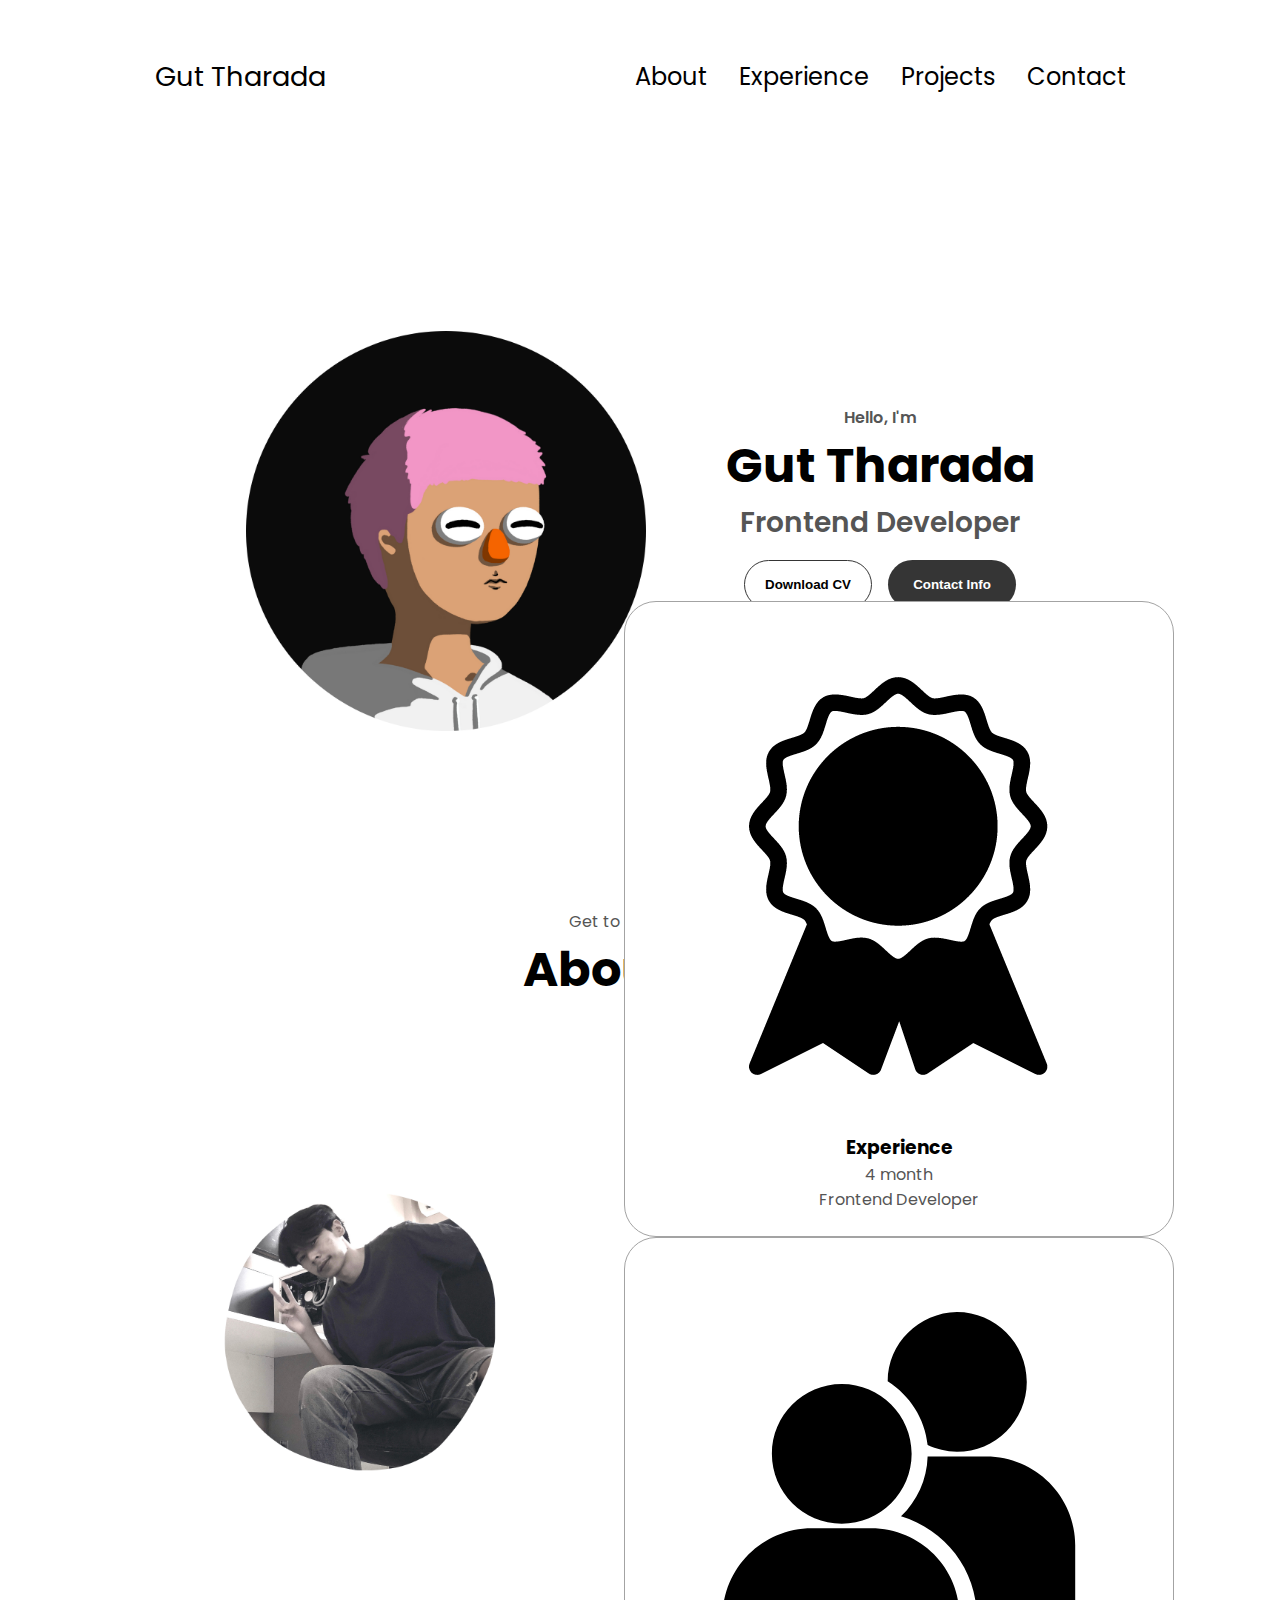
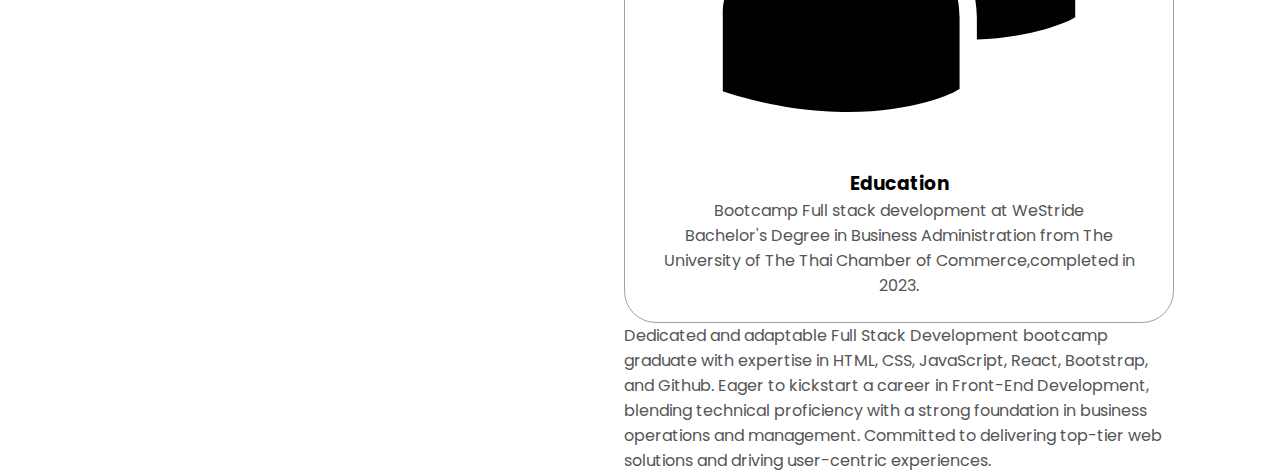
==== main/index.html @ 34bca823 "update" ====
<!DOCTYPE html>
<html lang="en">
  <head>
    <meta charset="UTF-8" />
    <meta name="viewport" content="width=device-width, initial-scale=1.0" />
    <title>______________________________</title>
    <!--css link-->
    <link rel="stylesheet" href="style.css" />
  </head>
  <body>
    <!--navbar Start-->
    <nav id="desktop-nav">
      <div class="logo">Gut Tharada</div>
      <div>
        <ul class="nav-links">
          <li><a href="#about">About</a></li>
          <li><a href="#experience">Experience</a></li>
          <li><a href="#projects">Projects</a></li>
          <li><a href="#contact">Contact</a></li>
        </ul>
      </div>
    </nav>
    <!--navbar End-->
    <!--HamburgerNav Start-->
    <nav id="hamburger-nav">
      <div class="logo">Gut Tharada</div>
      <div class="hamburger-menu">
        <div class="hamburger-icon" onclick="toggleMenu()">
          <span></span>
          <span></span>
          <span></span>
        </div>
        <div class="menu-links">
          <li><a href="#about" onclick="toggleMenu()">About</a></li>
          <li><a href="#experience" onclick="toggleMenu()">Experience</a></li>
          <li><a href="#projects" onclick="toggleMenu()">Projects</a></li>
          <li><a href="#contact" onclick="toggleMenu()">Contact</a></li>
        </div>
      </div>
    </nav>
    <!--HamburgerNav End-->
    <!--Section Start-->
    <section id="profile">
        <div class="section__pic-container">
            <img src="/img/icon_profile.png" alt="profile">
        </div>
        <div class="section__text">
            <p class="section__text__p1">Hello, I'm</p>
            <h1 class="title">Gut Tharada</h1>
            <p class="section__text__p2">Frontend Developer</p>
            <div class="btn-container">
                <button class="btn btn-color-2" onclick="window.open('/img/CV-THARADA-TIENKEUR.pdf')">Download CV</button>
                <button class="btn btn-color-1" onclick="location.href='./#contact'">Contact Info</button>
            </div>
            <div id="socials-container">
                <img src="/img/github_icon.png" alt="github_icon" class="icon"  onclick="window.open('https://github.com/guttharada')">
            </div>
        </div>
        </div>
    </section>
    <!--Section End-->
    <!--AboutSection Start-->
    <section id="about">
        <p class="section__text__p1">Get to Know More</p>
        <h1 class="title">About Me</h1>
        <div class="section-container">
            <div class="section__pic-container">
                <img src="/img/profle_main.png" alt="profle_main" class="about-pic"> 
            </div>
            <div class="about-details-container">
                <div class="about-containers">
                    <div class="details-container">
                        <img src="/img/experience_icon.png" alt="experience_icon">
                        <h3>Experience</h3>
                        <p>4 month <br>Frontend Developer</p>
                    </div>
                    <div class="details-container">
                        <img src="/img/education_icon.png" alt="experience_icon">
                        <h3>Education</h3>
                        <p>Bootcamp Full stack development at WeStride</p>
                        <p>Bachelor's Degree in Business Administration from The University of The Thai Chamber of Commerce,completed in 2023.</p>
                    </div>
                </div>
                <div class="text-container">
                    <p>Dedicated and adaptable Full Stack Development bootcamp graduate with expertise in HTML, CSS,
                        JavaScript, React, Bootstrap, and Github. Eager to kickstart a career in Front-End Development, blending
                        technical proficiency with a strong foundation in business operations and management. Committed to
                        delivering top-tier web solutions and driving user-centric experiences.
                    </p>
                </div>
            </div>
        </div>
        <img src="" alt="">
    </section>








    <!--AboutSection Start-->












    <!--Js link-->
    <script src="app.js"></script>
  </body>
</html>
---- main/style.css ----
/* */
@import url("https://fonts.googleapis.com/css2?family=Poppins:wght@300;400;500;600&display=swap");
* {
  margin: 0;
  padding: 0;
}
/* 
  @media (min-width: 544px)  {}
  @media (min-width: 768px)  {}
  @media (min-width: 992px)  {}
  @media (min-width: 1200px) {}
  @media (min-width: 1400px) {}
  @media (min-width: 1600px) {} 
*/

body {
  font-family: "Poppins", sans-serif;
}
html {
  scroll-behavior: smooth;
}
p {
  color: rgb(85, 85, 85);
}

/* Transition */
a,
.btn {
  transition: all 300ms ease;
}
/* Navbar End*/
nav,
.nav-links {
  display: flex;
}
.logo {
  font-size: 1.7rem;
}
.logo:hover {
  cursor: default;
}
nav {
  justify-content: space-around;
  align-items: center;
  height: 17vh;
}
.nav-links {
  gap: 2rem;
  list-style: none;
  font-size: 1.5rem;
}
a {
  color: black;
  text-decoration: none;
  text-decoration-color: white;
}
a:hover {
  color: gray;
  text-decoration: underline;
  text-underline-offset: 1rem;
  text-decoration-color: rgb(181, 181, 181);
}
/* Navbar End*/

/* Hamburger_Nav Start*/
#hamburger-nav {
  display: none;
}
.hamburger-menu {
  position: relative;
  display: inline-block;
}
.hamburger-icon {
  display: flex;
  flex-direction: column;
  justify-content: space-between;
  height: 24px;
  width: 30px;
  cursor: pointer;
}
.hamburger-icon span {
  width: 100%;
  height: 2px;
  background-color: black;
  transition: all 0.3 ease-in-out;
}
.menu-links {
  position: absolute;
  top: 100%;
  right: 0;
  background-color: white;
  width: fit-content;
  max-height: 0;
  overflow: hidden;
  transition: all 0.3 ease-in-out;
}
@media screen and (max-width: 1200px) {
  #desktop-nav {
    display: none;
  }
  #hamburger-nav {
    display: flex;
  }
}
.menu-links a {
  display: block;
  padding: 10px;
  text-align: center;
  font-size: 1.5rem;
  color: black;
  text-decoration: none;
  transition: all 0.3 ease-in-out;
}
.menu-links li {
  list-style: none;
}
.menu-links.open {
  max-height: 300px;
}
.hamburger-icon.open span:first-child {
  transform: rotate(45deg) translate(10px, 5px);
}
.hamburger-icon.open span:nth-child(2) {
  opacity: 0;
}
.hamburger-icon.open span:last-child {
  transform: rotate(-45deg) translate(10px, -5px);
}
.hamburger-icon span:first-child {
  transform: none;
}
.hamburger-icon span:first-child {
  opacity: 1;
}
.hamburger-icon span:first-child {
  transform: none;
}
/* Hamburger_Nav End*/
/* Section Start */
section {
  padding-top: 4vh;
  height: 96vh;
  margin: 0 10rem;
  box-sizing: border-box;
  min-height: fit-content;
}
.section-container {
  display: flex;
}
#profile {
  display: flex;
  justify-content: center;
  gap: 5rem;
  height: 80vh;
}
.section__pic-container {
  display: flex;
  height: 400px;
  width: 400px;
  margin: auto 0;
}
.section__text {
  align-self: center;
  text-align: center;
}
.section__text p {
  font-weight: 600;
}
.section__text__p1 {
  text-align: center;
}
.section__text__p2 {
  font-size: 1.75rem;
  margin-bottom: 1rem;
}
.title {
  font-size: 3rem;
  text-align: center;
}
#socials-container {
  display: flex;
  justify-content: center;
  margin-top: 1rem;
  gap: 1rem;
}
.icon {
  cursor: pointer;
  height: 2rem;
}
.btn-container {
  display: flex;
  justify-content: center;
  gap: 1rem;
}
.btn {
  font-weight: 600;
  transition: all 300ms ease;
  padding: 1rem;
  width: 8rem;
  border-radius: 2rem;
}
.btn-color-1,
.btn-color-2 {
  border: rgb(53, 53, 53) 0.1rem solid;
}
.btn-color-1 {
  background-color: rgb(53, 53, 53);
}
.btn-color-1:hover,
.btn-color-2:hover {
  cursor: pointer;
}
.btn-color-1,
.btn-color-2:hover {
  border: rgb(53, 53, 53);
  color: white;
}
.btn-color-1:hover {
  background: rgb(0, 0, 0);
}
.btn-color-2 {
  background: none;
}
.btn-color-2:hover {
  border: rgb(255, 255, 255) 0.1rem solid;
  background-color: rgb(53, 53, 53);
}
.btn-container {
  gap: 1rem;
}
/* Section End */
/* About Start */
#about {
  position: relative;
}
.about-container,
.about-details-container {
  display: flex;
}
.about-container {
  gap: 2rem;
  margin-bottom: 2rem;
  margin-top: 2rem;
}
.about-details-container {
  justify-content: center;
  flex-direction: column;
}
.about-pic{
  border-radius: 2rem;
}
.details-container {
  padding: 1.5rem;
  flex: 1;
  background: white;
  border-radius: 2rem;
  border: rgb(53, 53, 53) 0.1rem solid;
  border-color: rgb(163, 163, 163);
  text-align: center;
}

.section-container {
  gap: 4rem;
  height: 80%;
}

.section__pic-container {
  height: 400px;
  width: 400px;
  margin: auto 0;
}
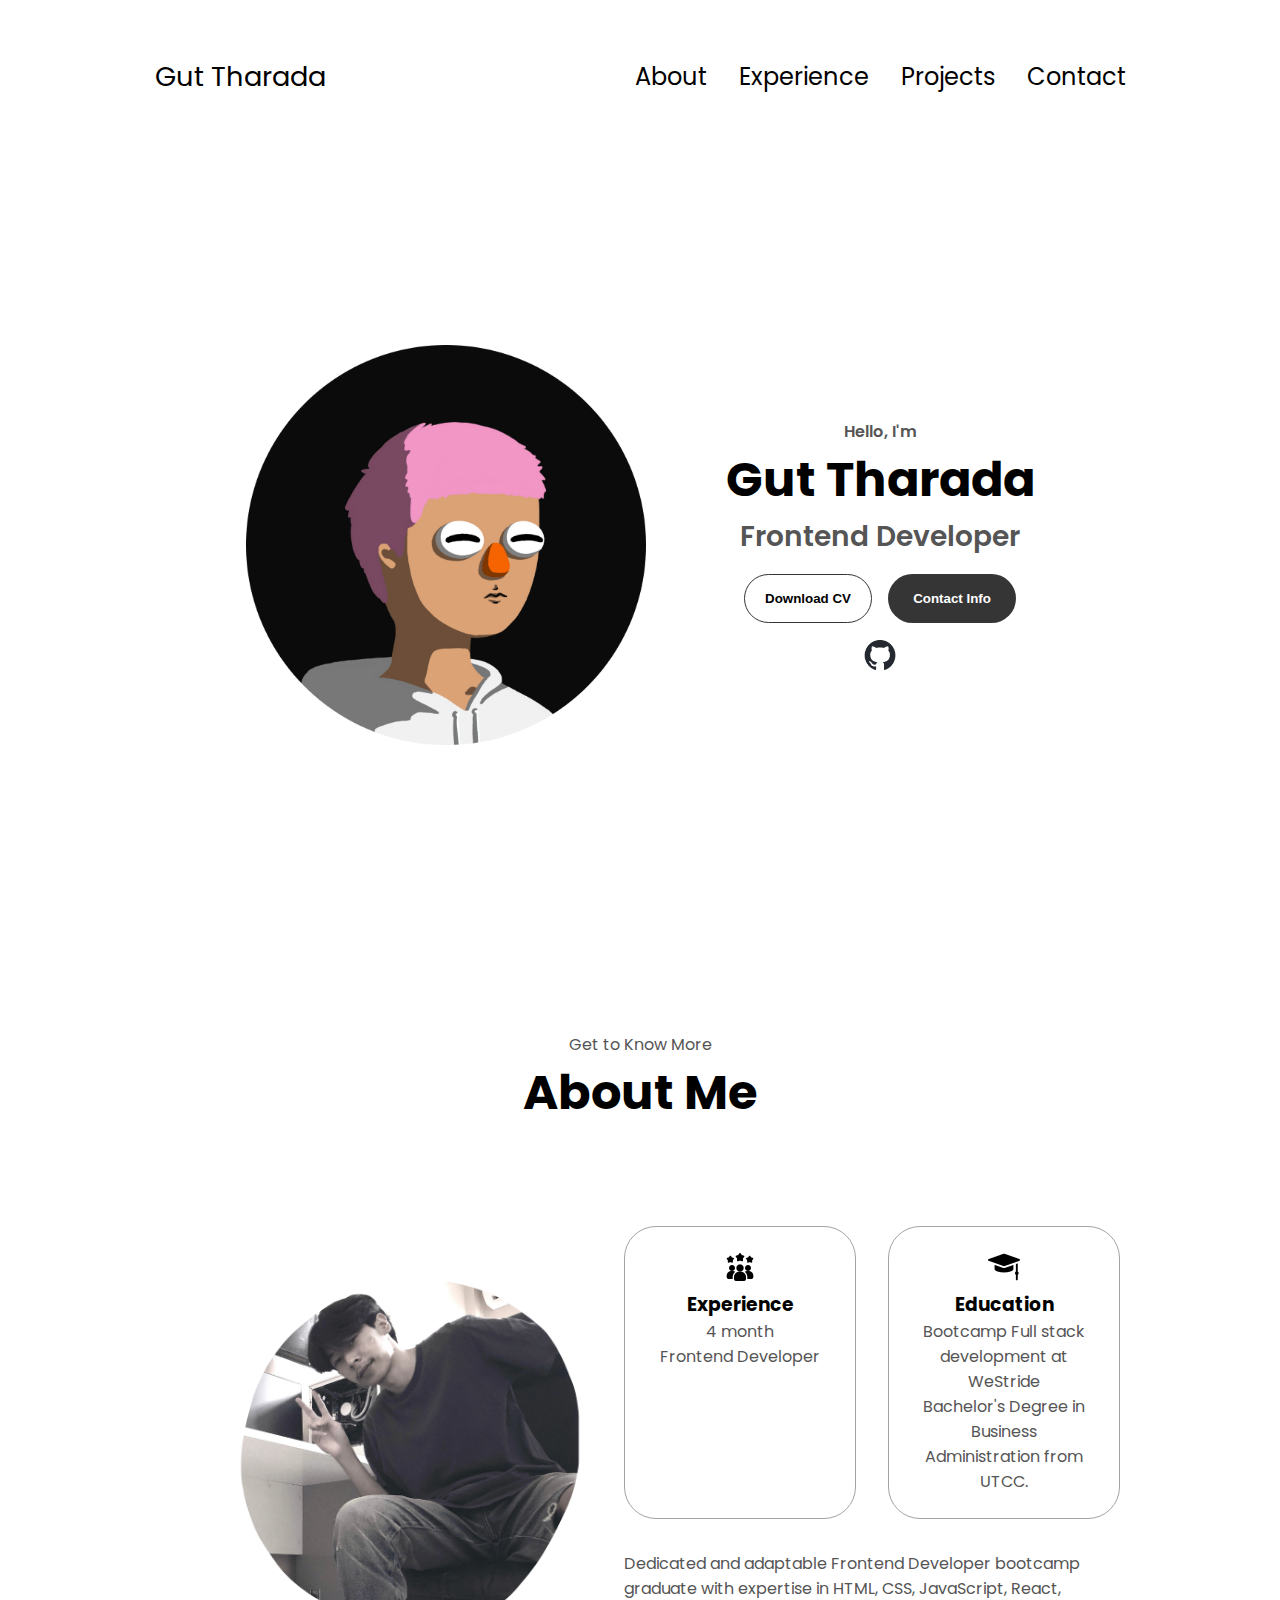
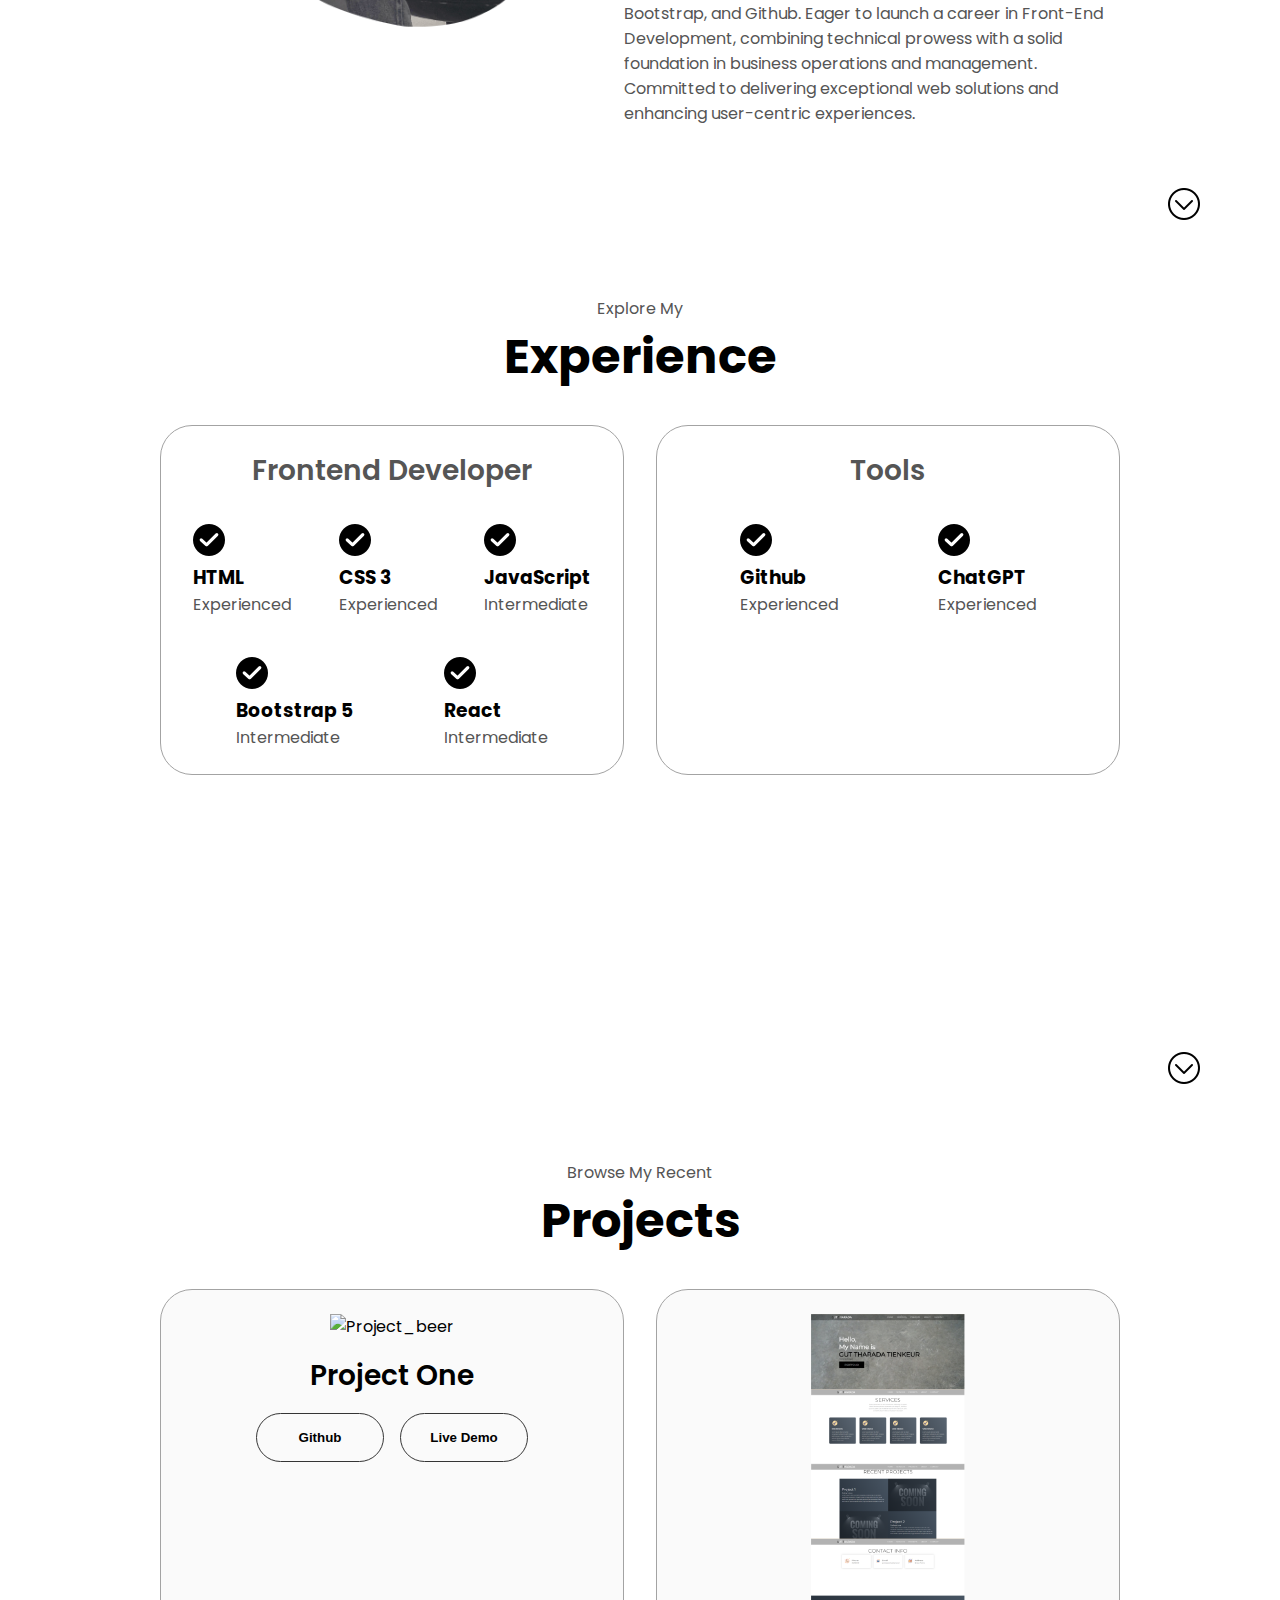
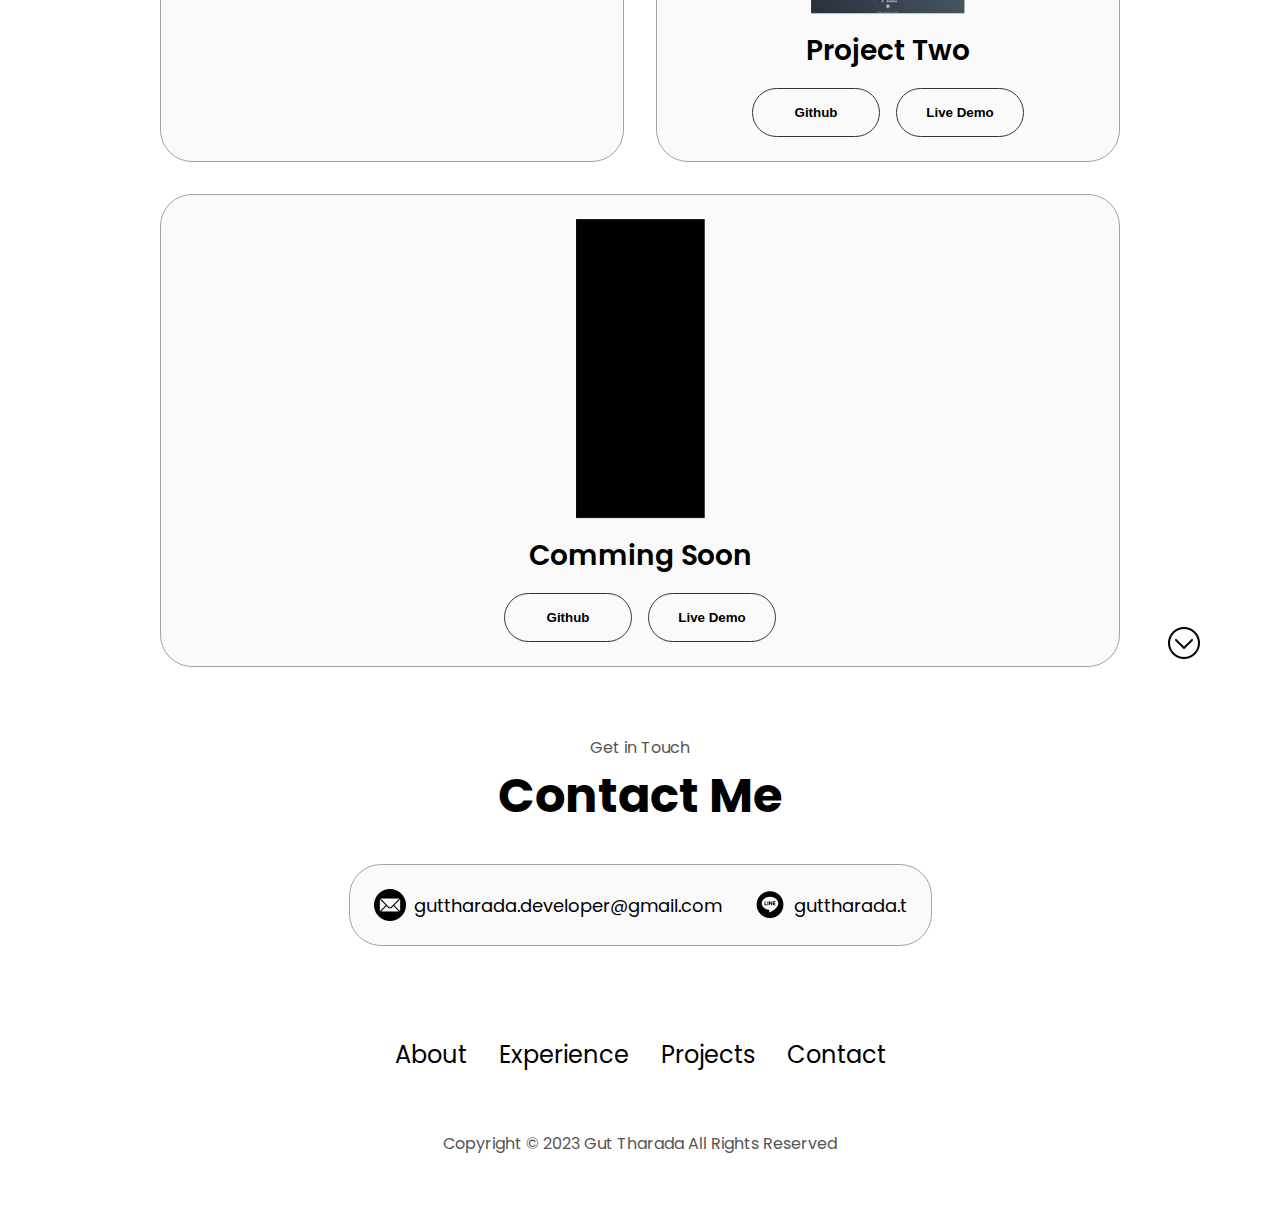
==== commit 101f8756: "update" ====
--- a/main/index.html
+++ b/main/index.html
@@ -64,55 +64,174 @@
         <p class="section__text__p1">Get to Know More</p>
         <h1 class="title">About Me</h1>
         <div class="section-container">
-            <div class="section__pic-container">
+            <div class="section__pic-container-about">
                 <img src="/img/profle_main.png" alt="profle_main" class="about-pic"> 
             </div>
             <div class="about-details-container">
                 <div class="about-containers">
                     <div class="details-container">
-                        <img src="/img/experience_icon.png" alt="experience_icon">
+                        <img src="/img/experience.png" alt="experience_icon">
                         <h3>Experience</h3>
                         <p>4 month <br>Frontend Developer</p>
                     </div>
                     <div class="details-container">
-                        <img src="/img/education_icon.png" alt="experience_icon">
+                        <img src="/img/education.png" alt="education_icon">
                         <h3>Education</h3>
                         <p>Bootcamp Full stack development at WeStride</p>
-                        <p>Bachelor's Degree in Business Administration from The University of The Thai Chamber of Commerce,completed in 2023.</p>
+                        <p>Bachelor's Degree in Business Administration from UTCC.</p>
                     </div>
                 </div>
                 <div class="text-container">
-                    <p>Dedicated and adaptable Full Stack Development bootcamp graduate with expertise in HTML, CSS,
-                        JavaScript, React, Bootstrap, and Github. Eager to kickstart a career in Front-End Development, blending
-                        technical proficiency with a strong foundation in business operations and management. Committed to
-                        delivering top-tier web solutions and driving user-centric experiences.
+                    <p>Dedicated and adaptable Frontend Developer bootcamp graduate with expertise in HTML, CSS, JavaScript, React, Bootstrap, and Github. Eager to launch a career in Front-End Development, combining technical prowess with a solid foundation in business operations and management. Committed to delivering exceptional web solutions and enhancing user-centric experiences.
                     </p>
                 </div>
             </div>
         </div>
-        <img src="" alt="">
-    </section>
-
-
-
-
-
-
-
-
+        <img src="/img/down-arrow_icon.png" alt="down-arrow_icon" class="arrow" onclick="location.href='#experience'">
+    </section>
     <!--AboutSection Start-->
-
-
-
-
-
-
-
-
-
-
-
-
+    <!--ExperienceSection Start-->
+    <section id="experience">
+      <p class="section__text__p1">Explore My</p>
+      <h1 class="title">Experience</h1>
+      <div class="experience-details-container">
+        <div class="about-containers">
+          <div class="details-container">
+            <h2 class="experience-sub-title">Frontend Developer</h2>
+            <div class="article-container">
+              <article>
+                <img src="/img/checked_icon.png" alt="checked_icon">
+                <div>
+                  <h3>HTML</h3>
+                  <p>Experienced</p>
+                </div>
+              </article>
+              <article>
+                <img src="/img/checked_icon.png" alt="checked_icon">
+                <div>
+                  <h3>CSS 3</h3>
+                  <p>Experienced</p>
+                </div>
+              </article>
+              <article>
+                <img src="/img/checked_icon.png" alt="checked_icon">
+                <div>
+                  <h3>JavaScript</h3>
+                  <p>Intermediate</p>
+                </div>
+              </article>
+              <article>
+                <img src="/img/checked_icon.png" alt="checked_icon">
+                <div>
+                  <h3>Bootstrap 5</h3>
+                  <p>Intermediate</p>
+                </div>
+              </article>
+              <article>
+                <img src="/img/checked_icon.png" alt="checked_icon">
+                <div>
+                  <h3>React</h3>
+                  <p>Intermediate</p>
+                </div>
+              </article>
+            </div>
+          </div>
+          <div class="details-container">
+            <h2 class="experience-sub-title">Tools</h2>
+            <div class="article-container">
+              <article>
+                <img src="/img/checked_icon.png" alt="checked_icon">
+                <div>
+                  <h3>Github</h3>
+                  <p>Experienced</p>
+                </div>
+              </article>
+              <article>
+                <img src="/img/checked_icon.png" alt="checked_icon">
+                <div>
+                  <h3>ChatGPT</h3>
+                  <p>Experienced</p>
+                </div>
+              </article>
+            </div>
+          </div>
+        </div>
+      </div>
+      <img src="/img/down-arrow_icon.png" alt="down-arrow_icon" class="arrow" onclick="location.href='#projects'">
+    </section>
+    <!--ExperienceSection End-->
+    <!--ProjectsSection Start-->
+    <section id="projects">
+      <p class="section__text__p1">Browse My Recent</p>
+      <h1 class="title">Projects</h1>
+      <div class="experience-details-container">
+        <div class="about-containers">
+        <div class="details-container color-container">
+          <div class="article-container">
+            <img src="/img/project_beer.png" alt="Project_beer" class="Project-img">
+          </div>
+          <h2 class="experience-sub-title project-title">Project One</h2>
+          <div class="btn-container">
+            <button class="btn btn-color-2 Project-btn" onclick="window.open('https://github.com/guttharada/Bootstrap-Landing-Page')">Github</button>
+            <button class="btn btn-color-2 Project-btn" onclick="window.open('https://mhnkcraftbeer-bootstrap-landing-page.onrender.com/')">Live Demo</button>
+          </div>
+        </div>
+        <div class="details-container color-container">
+          <div class="article-container">
+            <img src="/img/project_webProfile.png" alt="website_profile" class="Project-img">
+          </div>
+          <h2 class="experience-sub-title project-title">Project Two</h2>
+          <div class="btn-container">
+            <button class="btn btn-color-2 Project-btn" onclick="window.open('https://github.com/guttharada/MywebsiteProfile')">Github</button>
+            <button class="btn btn-color-2 Project-btn" onclick="window.open('https://my-web-profile.onrender.com/')">Live Demo</button>
+          </div>
+        </div>
+        <div class="details-container color-container">
+          <div class="article-container">
+            <img src="/img/soon.jpg" alt="Project_beer" class="Project-img">
+          </div>
+          <h2 class="experience-sub-title project-title">Comming Soon</h2>
+          <div class="btn-container">
+            <button class="btn btn-color-2 Project-btn" onclick="window.open('https://github.com/guttharada')">Github</button>
+            <button class="btn btn-color-2 Project-btn" onclick="window.open('https://github.com/guttharada')">Live Demo</button>
+          </div>
+        </div>
+        </div>
+      </div>
+       <img src="/img/down-arrow_icon.png" alt="down-arrow_icon" class="arrow" onclick="location.href='#contact'">
+    </section>
+    <!--ProjectsSection End-->
+    <!--ContactSection Start-->
+    <section id="contact">
+      <p class="section__text__p1">Get in Touch</p>
+      <h1 class="title">Contact Me</h1>
+      <div class="contact-info-upper-container">
+        <div class="contact-info-container">
+          <img src="/img/email_icon.png" alt="email_icon" class="icon contact-icon ">
+          <p><a>guttharada.developer@gmail.com</a></p>
+        </div>
+        <div class="contact-info-container">
+          <img src="/img/line_icon.png" alt="email_icon" class="icon contact-icon">
+          <p><a>guttharada.t</a></p>
+        </div>
+      </div>
+    </section>
+    <!--ContactSection End-->
+    <!--Footer Start-->
+    <footer>
+      <nav>
+        <div class="nav-links-container">
+            <ul class="nav-links">
+          <li><a href="#about">About</a></li>
+          <li><a href="#experience">Experience</a></li>
+          <li><a href="#projects">Projects</a></li>
+          <li><a href="#contact">Contact</a></li>
+        </ul>
+        </div>
+      </nav>
+      <p>Copyright &#169; 2023 Gut Tharada All Rights Reserved</p>
+    </footer>
+    <!--Footer End-->
     <!--Js link-->
     <script src="app.js"></script>
   </body>
--- a/main/style.css
+++ b/main/style.css
@@ -94,14 +94,6 @@
   overflow: hidden;
   transition: all 0.3 ease-in-out;
 }
-@media screen and (max-width: 1200px) {
-  #desktop-nav {
-    display: none;
-  }
-  #hamburger-nav {
-    display: flex;
-  }
-}
 .menu-links a {
   display: block;
   padding: 10px;
@@ -153,7 +145,7 @@
   gap: 5rem;
   height: 80vh;
 }
-.section__pic-container {
+.section__pic-container,.section__pic-container-about{
   display: flex;
   height: 400px;
   width: 400px;
@@ -233,11 +225,7 @@
 #about {
   position: relative;
 }
-.about-container,
-.about-details-container {
-  display: flex;
-}
-.about-container {
+.about-containers {
   gap: 2rem;
   margin-bottom: 2rem;
   margin-top: 2rem;
@@ -246,26 +234,238 @@
   justify-content: center;
   flex-direction: column;
 }
+.about-containers,
+.about-details-container {
+  display: flex;
+}
 .about-pic{
   border-radius: 2rem;
 }
-.details-container {
+.details-container{
   padding: 1.5rem;
   flex: 1;
-  background: white;
+  background-color: white;
   border-radius: 2rem;
   border: rgb(53, 53, 53) 0.1rem solid;
   border-color: rgb(163, 163, 163);
   text-align: center;
 }
-
-.section-container {
+.arrow{
+  position: absolute;
+  right: -5rem;
+  bottom: 2.5rem;
+}
+.section-container{
   gap: 4rem;
   height: 80%;
 }
-
-.section__pic-container {
+.section__pic-container{
   height: 400px;
   width: 400px;
   margin: auto 0;
+}
+.section__pic-container-about{
+  height: 500px;
+}
+/* About End */
+/* Experience Start */
+#experience{
+  position: relative;
+}
+.experience-sub-title{
+  color: rgb(85, 85, 85);
+  font-weight: 600;
+  font-size: 1.75rem;
+  margin-bottom: 2rem;
+}
+.experience-details-container{
+  display: flex;
+  justify-content: center;
+  flex-direction: column;
+}
+.article-container{
+  display: flex;
+  text-align: initial;
+  flex-wrap: wrap;
+  flex-direction: row;
+  gap: 2.5rem;
+  justify-content: space-evenly;
+}
+.article {
+  display: flex;
+  width: 10rem;
+  justify-content: space-evenly;
+  gap: 0.5rem;
+}
+.article .icon{
+  cursor: default;
+}
+/* Experience End */
+/* Projects Start */
+#projects{
+  position: relative;
+}
+.color-container {
+  border-color: rgb(163, 163, 163);
+  background: rgb(250, 250, 250);
+}
+.project-img{
+  border-radius: 2rem;
+  width: 90%;
+  height: 90%;
+}
+.project-title {
+  margin: 1rem;
+  color: black;
+}
+.project-btn {
+  color: black;
+  border-color: rgb(163, 163, 163);
+}
+/* Projects End */
+/* Contact Start */
+#contact {
+  display: flex;
+  justify-content: center;
+  flex-direction: column;
+  height: 70vh;
+}
+.contact-info-upper-container {
+  display: flex;
+  justify-content: center;
+  border-radius: 2rem;
+  border: rgb(53, 53, 53) 0.1rem solid;
+  border-color: rgb(163, 163, 163);
+  background: rgb(250, 250, 250);
+  margin: 2rem auto;
+  padding: 0.5rem;
+}
+.contact-info-container{
+ display: flex;
+ align-items: center;
+ justify-content: center;
+ gap: 0.5rem;
+ margin: 1rem; 
+}
+.contact-info-container p{
+  font-size: large;
+}
+.contact-icon{
+  cursor: default;
+}
+
+/* Contact End */
+/* Footer Start */
+footer{
+  height: 26vh;
+  margin: 0 1rem;
+}
+footer p{
+  text-align: center;
+}
+/* Footer End */
+
+/* responsive design */
+@media screen and (max-width: 1400px) {
+  #profile {
+    height: 83vh;
+    margin-bottom: 6rem;
+  }
+  .about-containers {
+    flex-wrap: wrap;
+  }
+  #contact,
+  #projects {
+    height: fit-content;
+  }
+}
+
+@media screen and (max-width: 1200px) {
+  #desktop-nav {
+    display: none;
+  }
+  #hamburger-nav {
+    display: flex;
+  }
+  #experience,
+  .experience-details-container {
+    margin-top: 2rem;
+  }
+  #profile,
+  .section-container {
+    display: block;
+  }
+  .arrow {
+    display: none;
+  }
+  section,
+  .section-container {
+    height: fit-content;
+  }
+  section {
+    margin: 0 5%;
+  }
+  .section__pic-container {
+    width: 275px;
+    height: 275px;
+    margin: 0 auto 2rem;
+  }
+  .about-containers {
+    margin-top: 0;
+  }
+}
+
+@media screen and (max-width: 600px) {
+  #contact,
+  footer {
+    height: 40vh;
+  }
+  #profile {
+    height: 83vh;
+    margin-bottom: 0;
+  }
+  article {
+    font-size: 1rem;
+  }
+  footer nav {
+    height: fit-content;
+    margin-bottom: 2rem;
+  }
+  .about-containers,
+  .contact-info-upper-container,
+  .btn-container {
+    flex-wrap: wrap;
+  }
+  .contact-info-container {
+    margin: 0;
+  }
+  .contact-info-container p,
+  .nav-links li a {
+    font-size: 1rem;
+  }
+  .experience-sub-title {
+    font-size: 1.25rem;
+  }
+  .logo {
+    font-size: 1.5rem;
+  }
+  .nav-links {
+    flex-direction: column;
+    gap: 0.5rem;
+    text-align: center;
+  }
+  .section__pic-container {
+    width: auto;
+    height: 46vw;
+    justify-content: center;
+  }
+  .section__text__p2 {
+    font-size: 1.25rem;
+  }
+  .title {
+    font-size: 2rem;
+  }
+  .text-container {
+    text-align: justify;
+  }
 }